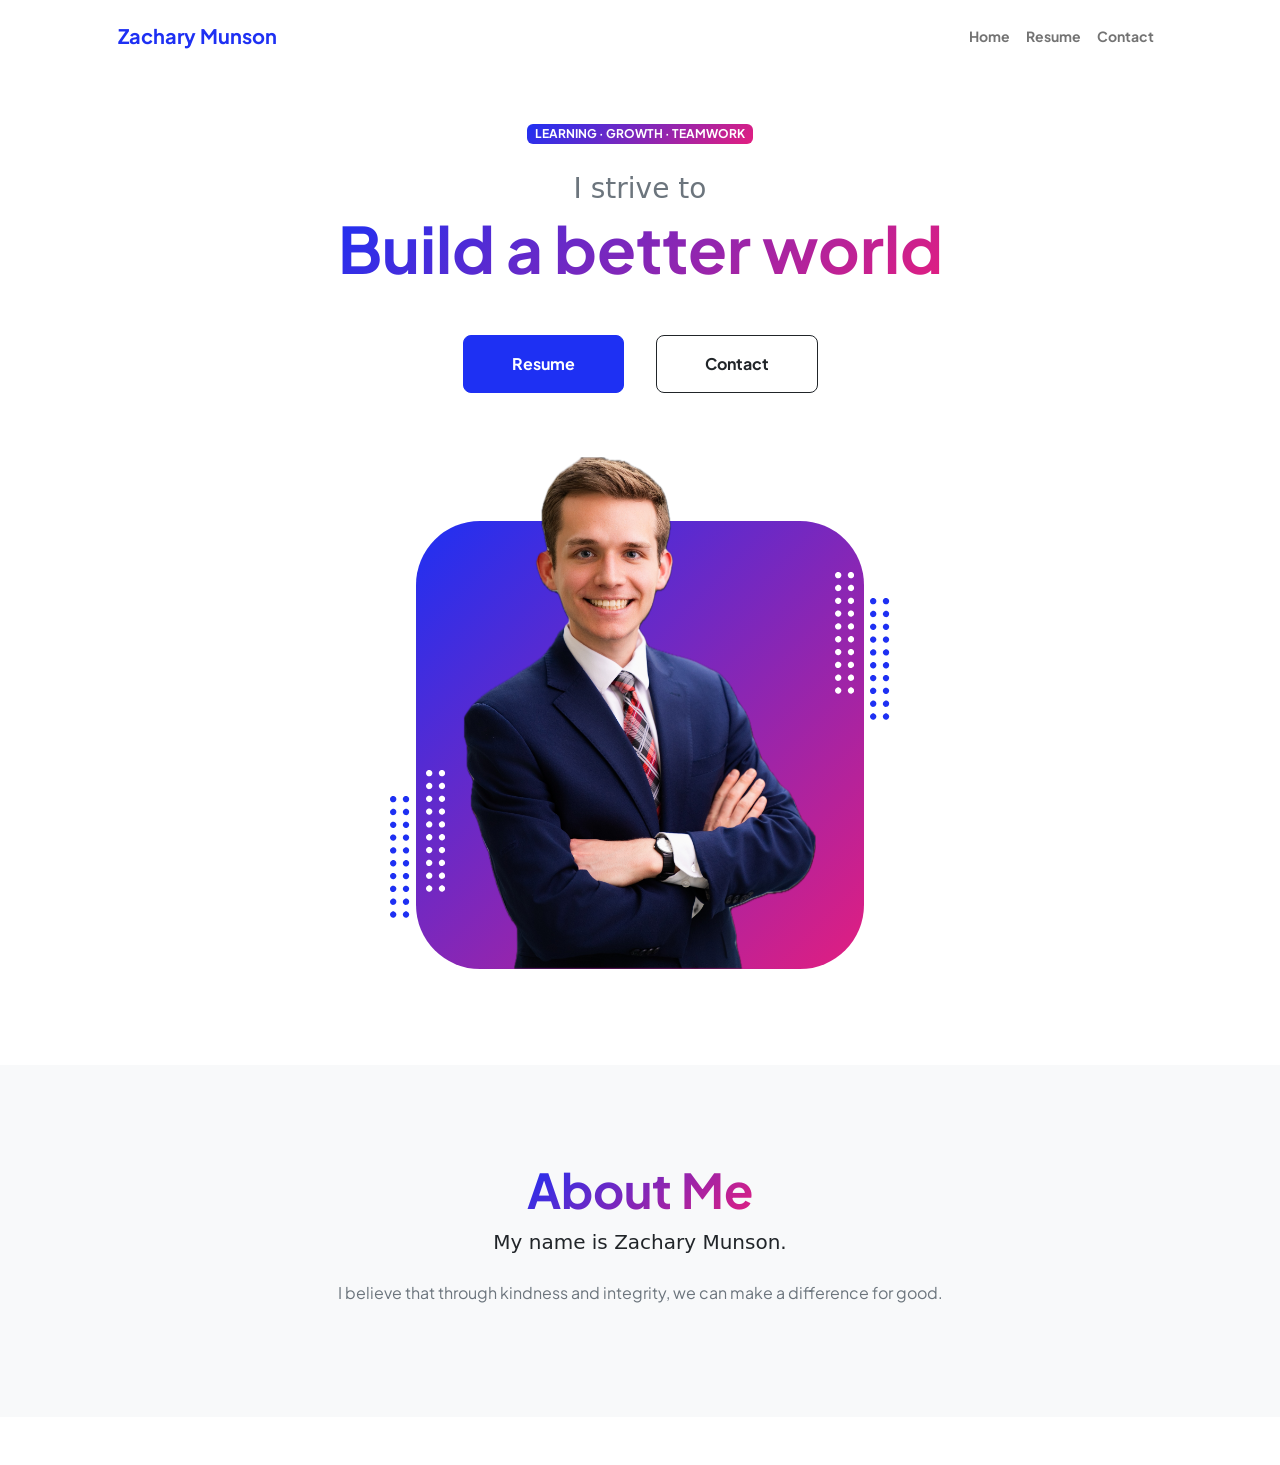
==== index.html @ 7f5739a6 "Add files via upload" ====
<!DOCTYPE html>
<html lang="en">
    <head>
        <meta charset="utf-8" />
        <meta name="viewport" content="width=device-width, initial-scale=1, shrink-to-fit=no" />
        <meta name="description" content="Website Project for information systems course" />
        <meta name="author" content="Zachary Munson, using Bootstrap theme" />
        <title>Zachary Munson</title>
        <!-- Favicon-->
        <link rel="icon" type="image/x-icon" href="assets/favicon.ico" />
        <!-- Custom Google font-->
        <link rel="preconnect" href="https://fonts.googleapis.com" />
        <link rel="preconnect" href="https://fonts.gstatic.com" crossorigin />
        <link href="https://fonts.googleapis.com/css2?family=Plus+Jakarta+Sans:wght@100;200;300;400;500;600;700;800;900&amp;display=swap" rel="stylesheet" />
        <!-- Bootstrap icons-->
        <link href="https://cdn.jsdelivr.net/npm/bootstrap-icons@1.8.1/font/bootstrap-icons.css" rel="stylesheet" />
        <!-- Core theme CSS (includes Bootstrap)-->
        <link href="css/styles.css" rel="stylesheet" />
        <!-- Custom CSS I added -->
        <link href="css/mystyles.css" rel="stylesheet" />

    </head>
    <body class="d-flex flex-column h-100">
        <main class="flex-shrink-0">
            <!-- Navigation-->
            <nav class="navbar navbar-expand-lg navbar-light bg-white py-3">
                <div class="container px-5">
                    <a class="navbar-brand" href="index.html"><span class="fw-bolder text-primary">Zachary Munson</span></a>
                    <button class="navbar-toggler" type="button" data-bs-toggle="collapse" data-bs-target="#navbarSupportedContent" aria-controls="navbarSupportedContent" aria-expanded="false" aria-label="Toggle navigation"><span class="navbar-toggler-icon"></span></button>
                    <div class="collapse navbar-collapse" id="navbarSupportedContent">
                        <ul class="navbar-nav ms-auto mb-2 mb-lg-0 small fw-bolder">
                            <li class="nav-item"><a class="nav-link" href="index.html">Home</a></li>
                            <li class="nav-item"><a class="nav-link" href="resume.html">Resume</a></li>
                            <!-- <li class="nav-item"><a class="nav-link" href="interests.html">Interests</a></li> -->
                            <li class="nav-item"><a class="nav-link" href="contact.html">Contact</a></li>
                        </ul>
                    </div>
                </div>
            </nav>
            <!-- Header-->
            <header class="py-5">
                <div class="container px-5 pb-5">
                    <div class="row gx-5 align-items-center">
                        <div class="col-xxl-5">
                            <!-- Header text content-->
                            <div class="text-center text-xxl-start">
                                <div class="badge bg-gradient-primary-to-secondary text-white mb-4"><div class="text-uppercase">Learning &middot; Growth &middot; Teamwork</div></div>
                                <div class="fs-3 fw-light text-muted subtitle-text">I strive to</div>
                                <h1 class="display-3 fw-bolder mb-5"><span class="text-gradient d-inline">Build a better world</span></h1>
                                <div class="d-grid gap-3 d-sm-flex justify-content-sm-center justify-content-xxl-start mb-3">
                                    <a class="btn btn-primary btn-lg px-5 py-3 me-sm-3 fs-6 fw-bolder" href="resume.html">Resume</a>
                                    <a class="btn btn-outline-dark btn-lg px-5 py-3 fs-6 fw-bolder" href="contact.html">Contact</a>
                                </div>
                            </div>
                        </div>
                        <div class="col-xxl-7">
                            <!-- Header profile picture-->
                            <div class="d-flex justify-content-center mt-5 mt-xxl-0">
                                <div class="profile bg-gradient-primary-to-secondary">
                                    <!-- TIP: For best results, use a photo with a transparent background like the demo example below-->
                                    <!-- Watch a tutorial on how to do this on YouTube (link)-->
                                    <img class="profile-img" src="assets/MarriottPhotoCropped.png" alt="..." />
                                    <div class="dots-1">
                                        <!-- SVG Dots-->
                                        <svg version="1.1" xmlns="http://www.w3.org/2000/svg" xmlns:xlink="http://www.w3.org/1999/xlink" x="0px" y="0px" viewBox="0 0 191.6 1215.4" style="enable-background: new 0 0 191.6 1215.4" xml:space="preserve">
                                            <g transform="translate(0.000000,1280.000000) scale(0.100000,-0.100000)">
                                                <path d="M227.7,12788.6c-105-35-200-141-222-248c-43-206,163-412,369-369c155,32,275,190,260,339c-11,105-90,213-190,262        C383.7,12801.6,289.7,12808.6,227.7,12788.6z"></path>
                                                <path d="M1507.7,12788.6c-151-50-253-216-222-362c25-119,136-230,254-255c194-41,395,142,375,339c-11,105-90,213-190,262        C1663.7,12801.6,1569.7,12808.6,1507.7,12788.6z"></path>
                                                <path d="M227.7,11508.6c-105-35-200-141-222-248c-43-206,163-412,369-369c155,32,275,190,260,339c-11,105-90,213-190,262        C383.7,11521.6,289.7,11528.6,227.7,11508.6z"></path>
                                                <path d="M1507.7,11508.6c-151-50-253-216-222-362c25-119,136-230,254-255c194-41,395,142,375,339c-11,105-90,213-190,262        C1663.7,11521.6,1569.7,11528.6,1507.7,11508.6z"></path>
                                                <path d="M227.7,10228.6c-105-35-200-141-222-248c-43-206,163-412,369-369c155,32,275,190,260,339c-11,105-90,213-190,262        C383.7,10241.6,289.7,10248.6,227.7,10228.6z"></path>
                                                <path d="M1507.7,10228.6c-105-35-200-141-222-248c-43-206,163-412,369-369c155,32,275,190,260,339c-11,105-90,213-190,262        C1663.7,10241.6,1569.7,10248.6,1507.7,10228.6z"></path>
                                                <path d="M227.7,8948.6c-105-35-200-141-222-248c-43-206,163-412,369-369c155,32,275,190,260,339c-11,105-90,213-190,262        C383.7,8961.6,289.7,8968.6,227.7,8948.6z"></path>
                                                <path d="M1507.7,8948.6c-105-35-200-141-222-248c-43-206,163-412,369-369c155,32,275,190,260,339c-11,105-90,213-190,262        C1663.7,8961.6,1569.7,8968.6,1507.7,8948.6z"></path>
                                                <path d="M227.7,7668.6c-105-35-200-141-222-248c-43-206,163-412,369-369c155,32,275,190,260,339c-11,105-90,213-190,262        C383.7,7681.6,289.7,7688.6,227.7,7668.6z"></path>
                                                <path d="M1507.7,7668.6c-105-35-200-141-222-248c-43-206,163-412,369-369c155,32,275,190,260,339c-11,105-90,213-190,262        C1663.7,7681.6,1569.7,7688.6,1507.7,7668.6z"></path>
                                                <path d="M227.7,6388.6c-105-35-200-141-222-248c-43-206,163-412,369-369c155,32,275,190,260,339c-11,105-90,213-190,262        C383.7,6401.6,289.7,6408.6,227.7,6388.6z"></path>
                                                <path d="M1507.7,6388.6c-105-35-200-141-222-248c-43-206,163-412,369-369c155,32,275,190,260,339c-11,105-90,213-190,262        C1663.7,6401.6,1569.7,6408.6,1507.7,6388.6z"></path>
                                                <path d="M227.7,5108.6c-105-35-200-141-222-248c-43-206,163-412,369-369c155,32,275,190,260,339c-11,105-90,213-190,262        C383.7,5121.6,289.7,5128.6,227.7,5108.6z"></path>
                                                <path d="M1507.7,5108.6c-105-35-200-141-222-248c-43-206,163-412,369-369c155,32,275,190,260,339c-11,105-90,213-190,262        C1663.7,5121.6,1569.7,5128.6,1507.7,5108.6z"></path>
                                                <path d="M227.7,3828.6c-105-35-200-141-222-248c-43-206,163-412,369-369c155,32,275,190,260,339c-11,105-90,213-190,262        C383.7,3841.6,289.7,3848.6,227.7,3828.6z"></path>
                                                <path d="M1507.7,3828.6c-105-35-200-141-222-248c-43-206,163-412,369-369c155,32,275,190,260,339c-11,105-90,213-190,262        C1663.7,3841.6,1569.7,3848.6,1507.7,3828.6z"></path>
                                                <path d="M227.7,2548.6c-105-35-200-141-222-248c-43-206,163-412,369-369c155,32,275,190,260,339c-11,105-90,213-190,262        C383.7,2561.6,289.7,2568.6,227.7,2548.6z"></path>
                                                <path d="M1507.7,2548.6c-105-35-200-141-222-248c-43-206,163-412,369-369c155,32,275,190,260,339c-11,105-90,213-190,262        C1663.7,2561.6,1569.7,2568.6,1507.7,2548.6z"></path>
                                                <path d="M227.7,1268.6c-105-35-200-141-222-248c-43-206,163-412,369-369c155,32,275,190,260,339c-11,105-90,213-190,262        C383.7,1281.6,289.7,1288.6,227.7,1268.6z"></path>
                                                <path d="M1507.7,1268.6c-105-35-200-141-222-248c-43-206,163-412,369-369c155,32,275,190,260,339c-11,105-90,213-190,262        C1663.7,1281.6,1569.7,1288.6,1507.7,1268.6z"></path>
                                            </g>
                                        </svg>
                                        <!-- END of SVG dots-->
                                    </div>
                                    <div class="dots-2">
                                        <!-- SVG Dots-->
                                        <svg version="1.1" xmlns="http://www.w3.org/2000/svg" xmlns:xlink="http://www.w3.org/1999/xlink" x="0px" y="0px" viewBox="0 0 191.6 1215.4" style="enable-background: new 0 0 191.6 1215.4" xml:space="preserve">
                                            <g transform="translate(0.000000,1280.000000) scale(0.100000,-0.100000)">
                                                <path d="M227.7,12788.6c-105-35-200-141-222-248c-43-206,163-412,369-369c155,32,275,190,260,339c-11,105-90,213-190,262        C383.7,12801.6,289.7,12808.6,227.7,12788.6z"></path>
                                                <path d="M1507.7,12788.6c-151-50-253-216-222-362c25-119,136-230,254-255c194-41,395,142,375,339c-11,105-90,213-190,262        C1663.7,12801.6,1569.7,12808.6,1507.7,12788.6z"></path>
                                                <path d="M227.7,11508.6c-105-35-200-141-222-248c-43-206,163-412,369-369c155,32,275,190,260,339c-11,105-90,213-190,262        C383.7,11521.6,289.7,11528.6,227.7,11508.6z"></path>
                                                <path d="M1507.7,11508.6c-151-50-253-216-222-362c25-119,136-230,254-255c194-41,395,142,375,339c-11,105-90,213-190,262        C1663.7,11521.6,1569.7,11528.6,1507.7,11508.6z"></path>
                                                <path d="M227.7,10228.6c-105-35-200-141-222-248c-43-206,163-412,369-369c155,32,275,190,260,339c-11,105-90,213-190,262        C383.7,10241.6,289.7,10248.6,227.7,10228.6z"></path>
                                                <path d="M1507.7,10228.6c-105-35-200-141-222-248c-43-206,163-412,369-369c155,32,275,190,260,339c-11,105-90,213-190,262        C1663.7,10241.6,1569.7,10248.6,1507.7,10228.6z"></path>
                                                <path d="M227.7,8948.6c-105-35-200-141-222-248c-43-206,163-412,369-369c155,32,275,190,260,339c-11,105-90,213-190,262        C383.7,8961.6,289.7,8968.6,227.7,8948.6z"></path>
                                                <path d="M1507.7,8948.6c-105-35-200-141-222-248c-43-206,163-412,369-369c155,32,275,190,260,339c-11,105-90,213-190,262        C1663.7,8961.6,1569.7,8968.6,1507.7,8948.6z"></path>
                                                <path d="M227.7,7668.6c-105-35-200-141-222-248c-43-206,163-412,369-369c155,32,275,190,260,339c-11,105-90,213-190,262        C383.7,7681.6,289.7,7688.6,227.7,7668.6z"></path>
                                                <path d="M1507.7,7668.6c-105-35-200-141-222-248c-43-206,163-412,369-369c155,32,275,190,260,339c-11,105-90,213-190,262        C1663.7,7681.6,1569.7,7688.6,1507.7,7668.6z"></path>
                                                <path d="M227.7,6388.6c-105-35-200-141-222-248c-43-206,163-412,369-369c155,32,275,190,260,339c-11,105-90,213-190,262        C383.7,6401.6,289.7,6408.6,227.7,6388.6z"></path>
                                                <path d="M1507.7,6388.6c-105-35-200-141-222-248c-43-206,163-412,369-369c155,32,275,190,260,339c-11,105-90,213-190,262        C1663.7,6401.6,1569.7,6408.6,1507.7,6388.6z"></path>
                                                <path d="M227.7,5108.6c-105-35-200-141-222-248c-43-206,163-412,369-369c155,32,275,190,260,339c-11,105-90,213-190,262        C383.7,5121.6,289.7,5128.6,227.7,5108.6z"></path>
                                                <path d="M1507.7,5108.6c-105-35-200-141-222-248c-43-206,163-412,369-369c155,32,275,190,260,339c-11,105-90,213-190,262        C1663.7,5121.6,1569.7,5128.6,1507.7,5108.6z"></path>
                                                <path d="M227.7,3828.6c-105-35-200-141-222-248c-43-206,163-412,369-369c155,32,275,190,260,339c-11,105-90,213-190,262        C383.7,3841.6,289.7,3848.6,227.7,3828.6z"></path>
                                                <path d="M1507.7,3828.6c-105-35-200-141-222-248c-43-206,163-412,369-369c155,32,275,190,260,339c-11,105-90,213-190,262        C1663.7,3841.6,1569.7,3848.6,1507.7,3828.6z"></path>
                                                <path d="M227.7,2548.6c-105-35-200-141-222-248c-43-206,163-412,369-369c155,32,275,190,260,339c-11,105-90,213-190,262        C383.7,2561.6,289.7,2568.6,227.7,2548.6z"></path>
                                                <path d="M1507.7,2548.6c-105-35-200-141-222-248c-43-206,163-412,369-369c155,32,275,190,260,339c-11,105-90,213-190,262        C1663.7,2561.6,1569.7,2568.6,1507.7,2548.6z"></path>
                                                <path d="M227.7,1268.6c-105-35-200-141-222-248c-43-206,163-412,369-369c155,32,275,190,260,339c-11,105-90,213-190,262        C383.7,1281.6,289.7,1288.6,227.7,1268.6z"></path>
                                                <path d="M1507.7,1268.6c-105-35-200-141-222-248c-43-206,163-412,369-369c155,32,275,190,260,339c-11,105-90,213-190,262        C1663.7,1281.6,1569.7,1288.6,1507.7,1268.6z"></path>
                                            </g>
                                        </svg>
                                        <!-- END of SVG dots-->
                                    </div>
                                    <div class="dots-3">
                                        <!-- SVG Dots-->
                                        <svg version="1.1" xmlns="http://www.w3.org/2000/svg" xmlns:xlink="http://www.w3.org/1999/xlink" x="0px" y="0px" viewBox="0 0 191.6 1215.4" style="enable-background: new 0 0 191.6 1215.4" xml:space="preserve">
                                            <g transform="translate(0.000000,1280.000000) scale(0.100000,-0.100000)">
                                                <path d="M227.7,12788.6c-105-35-200-141-222-248c-43-206,163-412,369-369c155,32,275,190,260,339c-11,105-90,213-190,262        C383.7,12801.6,289.7,12808.6,227.7,12788.6z"></path>
                                                <path d="M1507.7,12788.6c-151-50-253-216-222-362c25-119,136-230,254-255c194-41,395,142,375,339c-11,105-90,213-190,262        C1663.7,12801.6,1569.7,12808.6,1507.7,12788.6z"></path>
                                                <path d="M227.7,11508.6c-105-35-200-141-222-248c-43-206,163-412,369-369c155,32,275,190,260,339c-11,105-90,213-190,262        C383.7,11521.6,289.7,11528.6,227.7,11508.6z"></path>
                                                <path d="M1507.7,11508.6c-151-50-253-216-222-362c25-119,136-230,254-255c194-41,395,142,375,339c-11,105-90,213-190,262        C1663.7,11521.6,1569.7,11528.6,1507.7,11508.6z"></path>
                                                <path d="M227.7,10228.6c-105-35-200-141-222-248c-43-206,163-412,369-369c155,32,275,190,260,339c-11,105-90,213-190,262        C383.7,10241.6,289.7,10248.6,227.7,10228.6z"></path>
                                                <path d="M1507.7,10228.6c-105-35-200-141-222-248c-43-206,163-412,369-369c155,32,275,190,260,339c-11,105-90,213-190,262        C1663.7,10241.6,1569.7,10248.6,1507.7,10228.6z"></path>
                                                <path d="M227.7,8948.6c-105-35-200-141-222-248c-43-206,163-412,369-369c155,32,275,190,260,339c-11,105-90,213-190,262        C383.7,8961.6,289.7,8968.6,227.7,8948.6z"></path>
                                                <path d="M1507.7,8948.6c-105-35-200-141-222-248c-43-206,163-412,369-369c155,32,275,190,260,339c-11,105-90,213-190,262        C1663.7,8961.6,1569.7,8968.6,1507.7,8948.6z"></path>
                                                <path d="M227.7,7668.6c-105-35-200-141-222-248c-43-206,163-412,369-369c155,32,275,190,260,339c-11,105-90,213-190,262        C383.7,7681.6,289.7,7688.6,227.7,7668.6z"></path>
                                                <path d="M1507.7,7668.6c-105-35-200-141-222-248c-43-206,163-412,369-369c155,32,275,190,260,339c-11,105-90,213-190,262        C1663.7,7681.6,1569.7,7688.6,1507.7,7668.6z"></path>
                                                <path d="M227.7,6388.6c-105-35-200-141-222-248c-43-206,163-412,369-369c155,32,275,190,260,339c-11,105-90,213-190,262        C383.7,6401.6,289.7,6408.6,227.7,6388.6z"></path>
                                                <path d="M1507.7,6388.6c-105-35-200-141-222-248c-43-206,163-412,369-369c155,32,275,190,260,339c-11,105-90,213-190,262        C1663.7,6401.6,1569.7,6408.6,1507.7,6388.6z"></path>
                                                <path d="M227.7,5108.6c-105-35-200-141-222-248c-43-206,163-412,369-369c155,32,275,190,260,339c-11,105-90,213-190,262        C383.7,5121.6,289.7,5128.6,227.7,5108.6z"></path>
                                                <path d="M1507.7,5108.6c-105-35-200-141-222-248c-43-206,163-412,369-369c155,32,275,190,260,339c-11,105-90,213-190,262        C1663.7,5121.6,1569.7,5128.6,1507.7,5108.6z"></path>
                                                <path d="M227.7,3828.6c-105-35-200-141-222-248c-43-206,163-412,369-369c155,32,275,190,260,339c-11,105-90,213-190,262        C383.7,3841.6,289.7,3848.6,227.7,3828.6z"></path>
                                                <path d="M1507.7,3828.6c-105-35-200-141-222-248c-43-206,163-412,369-369c155,32,275,190,260,339c-11,105-90,213-190,262        C1663.7,3841.6,1569.7,3848.6,1507.7,3828.6z"></path>
                                                <path d="M227.7,2548.6c-105-35-200-141-222-248c-43-206,163-412,369-369c155,32,275,190,260,339c-11,105-90,213-190,262        C383.7,2561.6,289.7,2568.6,227.7,2548.6z"></path>
                                                <path d="M1507.7,2548.6c-105-35-200-141-222-248c-43-206,163-412,369-369c155,32,275,190,260,339c-11,105-90,213-190,262        C1663.7,2561.6,1569.7,2568.6,1507.7,2548.6z"></path>
                                                <path d="M227.7,1268.6c-105-35-200-141-222-248c-43-206,163-412,369-369c155,32,275,190,260,339c-11,105-90,213-190,262        C383.7,1281.6,289.7,1288.6,227.7,1268.6z"></path>
                                                <path d="M1507.7,1268.6c-105-35-200-141-222-248c-43-206,163-412,369-369c155,32,275,190,260,339c-11,105-90,213-190,262        C1663.7,1281.6,1569.7,1288.6,1507.7,1268.6z"></path>
                                            </g>
                                        </svg>
                                        <!-- END of SVG dots-->
                                    </div>
                                    <div class="dots-4">
                                        <!-- SVG Dots-->
                                        <svg version="1.1" xmlns="http://www.w3.org/2000/svg" xmlns:xlink="http://www.w3.org/1999/xlink" x="0px" y="0px" viewBox="0 0 191.6 1215.4" style="enable-background: new 0 0 191.6 1215.4" xml:space="preserve">
                                            <g transform="translate(0.000000,1280.000000) scale(0.100000,-0.100000)">
                                                <path d="M227.7,12788.6c-105-35-200-141-222-248c-43-206,163-412,369-369c155,32,275,190,260,339c-11,105-90,213-190,262        C383.7,12801.6,289.7,12808.6,227.7,12788.6z"></path>
                                                <path d="M1507.7,12788.6c-151-50-253-216-222-362c25-119,136-230,254-255c194-41,395,142,375,339c-11,105-90,213-190,262        C1663.7,12801.6,1569.7,12808.6,1507.7,12788.6z"></path>
                                                <path d="M227.7,11508.6c-105-35-200-141-222-248c-43-206,163-412,369-369c155,32,275,190,260,339c-11,105-90,213-190,262        C383.7,11521.6,289.7,11528.6,227.7,11508.6z"></path>
                                                <path d="M1507.7,11508.6c-151-50-253-216-222-362c25-119,136-230,254-255c194-41,395,142,375,339c-11,105-90,213-190,262        C1663.7,11521.6,1569.7,11528.6,1507.7,11508.6z"></path>
                                                <path d="M227.7,10228.6c-105-35-200-141-222-248c-43-206,163-412,369-369c155,32,275,190,260,339c-11,105-90,213-190,262        C383.7,10241.6,289.7,10248.6,227.7,10228.6z"></path>
                                                <path d="M1507.7,10228.6c-105-35-200-141-222-248c-43-206,163-412,369-369c155,32,275,190,260,339c-11,105-90,213-190,262        C1663.7,10241.6,1569.7,10248.6,1507.7,10228.6z"></path>
                                                <path d="M227.7,8948.6c-105-35-200-141-222-248c-43-206,163-412,369-369c155,32,275,190,260,339c-11,105-90,213-190,262        C383.7,8961.6,289.7,8968.6,227.7,8948.6z"></path>
                                                <path d="M1507.7,8948.6c-105-35-200-141-222-248c-43-206,163-412,369-369c155,32,275,190,260,339c-11,105-90,213-190,262        C1663.7,8961.6,1569.7,8968.6,1507.7,8948.6z"></path>
                                                <path d="M227.7,7668.6c-105-35-200-141-222-248c-43-206,163-412,369-369c155,32,275,190,260,339c-11,105-90,213-190,262        C383.7,7681.6,289.7,7688.6,227.7,7668.6z"></path>
                                                <path d="M1507.7,7668.6c-105-35-200-141-222-248c-43-206,163-412,369-369c155,32,275,190,260,339c-11,105-90,213-190,262        C1663.7,7681.6,1569.7,7688.6,1507.7,7668.6z"></path>
                                                <path d="M227.7,6388.6c-105-35-200-141-222-248c-43-206,163-412,369-369c155,32,275,190,260,339c-11,105-90,213-190,262        C383.7,6401.6,289.7,6408.6,227.7,6388.6z"></path>
                                                <path d="M1507.7,6388.6c-105-35-200-141-222-248c-43-206,163-412,369-369c155,32,275,190,260,339c-11,105-90,213-190,262        C1663.7,6401.6,1569.7,6408.6,1507.7,6388.6z"></path>
                                                <path d="M227.7,5108.6c-105-35-200-141-222-248c-43-206,163-412,369-369c155,32,275,190,260,339c-11,105-90,213-190,262        C383.7,5121.6,289.7,5128.6,227.7,5108.6z"></path>
                                                <path d="M1507.7,5108.6c-105-35-200-141-222-248c-43-206,163-412,369-369c155,32,275,190,260,339c-11,105-90,213-190,262        C1663.7,5121.6,1569.7,5128.6,1507.7,5108.6z"></path>
                                                <path d="M227.7,3828.6c-105-35-200-141-222-248c-43-206,163-412,369-369c155,32,275,190,260,339c-11,105-90,213-190,262        C383.7,3841.6,289.7,3848.6,227.7,3828.6z"></path>
                                                <path d="M1507.7,3828.6c-105-35-200-141-222-248c-43-206,163-412,369-369c155,32,275,190,260,339c-11,105-90,213-190,262        C1663.7,3841.6,1569.7,3848.6,1507.7,3828.6z"></path>
                                                <path d="M227.7,2548.6c-105-35-200-141-222-248c-43-206,163-412,369-369c155,32,275,190,260,339c-11,105-90,213-190,262        C383.7,2561.6,289.7,2568.6,227.7,2548.6z"></path>
                                                <path d="M1507.7,2548.6c-105-35-200-141-222-248c-43-206,163-412,369-369c155,32,275,190,260,339c-11,105-90,213-190,262        C1663.7,2561.6,1569.7,2568.6,1507.7,2548.6z"></path>
                                                <path d="M227.7,1268.6c-105-35-200-141-222-248c-43-206,163-412,369-369c155,32,275,190,260,339c-11,105-90,213-190,262        C383.7,1281.6,289.7,1288.6,227.7,1268.6z"></path>
                                                <path d="M1507.7,1268.6c-105-35-200-141-222-248c-43-206,163-412,369-369c155,32,275,190,260,339c-11,105-90,213-190,262        C1663.7,1281.6,1569.7,1288.6,1507.7,1268.6z"></path>
                                            </g>
                                        </svg>
                                        <!-- END of SVG dots-->
                                    </div>
                                </div>
                            </div>
                        </div>
                    </div>
                </div>
            </header>
            <!-- About Section-->
            <section class="bg-light py-5">
                <div class="container px-5">
                    <div class="row gx-5 justify-content-center">
                        <div class="col-xxl-8">
                            <div class="text-center my-5">
                                <h2 class="display-5 fw-bolder"><span class="text-gradient d-inline">About Me</span></h2>
                                <p class="lead fw-light mb-4 subtitle-text">My name is Zachary Munson.</p>
                                <p class="text-muted blackfont">I believe that through kindness and integrity, we can make a difference for good.</p>
                                <div class="d-flex justify-content-center fs-2 gap-4">
                                </div>
                            </div>
                        </div>
                    </div>
                </div>
            </section>
        </main>
        <!-- Footer-->
        <footer class="bg-white py-4 mt-auto">
            <div class="container px-5">
                <div class="row align-items-center justify-content-between flex-column flex-sm-row">
                    <!-- <div class="col-auto"><div class="small m-0">Copyright &copy; Your Website 2023</div></div>
                    <div class="col-auto"> -->
                        <!-- <a class="small" href="#!">Privacy</a>
                        <span class="mx-1">&middot;</span>
                        <a class="small" href="#!">Terms</a>
                        <span class="mx-1">&middot;</span>
                        <a class="small" href="#!">Contact</a> -->
                    </div>
                </div>
            </div>
        </footer>
        <!-- Bootstrap core JS-->
        <script src="https://cdn.jsdelivr.net/npm/bootstrap@5.2.3/dist/js/bootstrap.bundle.min.js"></script>
        <!-- Core theme JS-->
        <script src="js/scripts.js"></script>
    </body>
</html>
---- css/mystyles.css ----
.skills {
    font-family: system-ui, -apple-system, BlinkMacSystemFont, 'Segoe UI', Roboto, Oxygen, Ubuntu, Cantarell, 'Open Sans', 'Helvetica Neue', sans-serif;
    font-style: italic;
}

.subtitle-text{
    font-family: system-ui, -apple-system, BlinkMacSystemFont, 'Segoe UI', Roboto, Oxygen, Ubuntu, Cantarell, 'Open Sans', 'Helvetica Neue', sans-serif;
    /* font-style: italic; */
}

.headerstyle{
    /* text-align: center; */
    border-top: 0px;
    border-bottom: 10px;
    border-left: 0px;
    border-right: 0px;
}

.leftstyle{
border-top: 14px;
border-bottom: 0px;
border-left: 0px;
margin: 2px;
border-color: black;
}
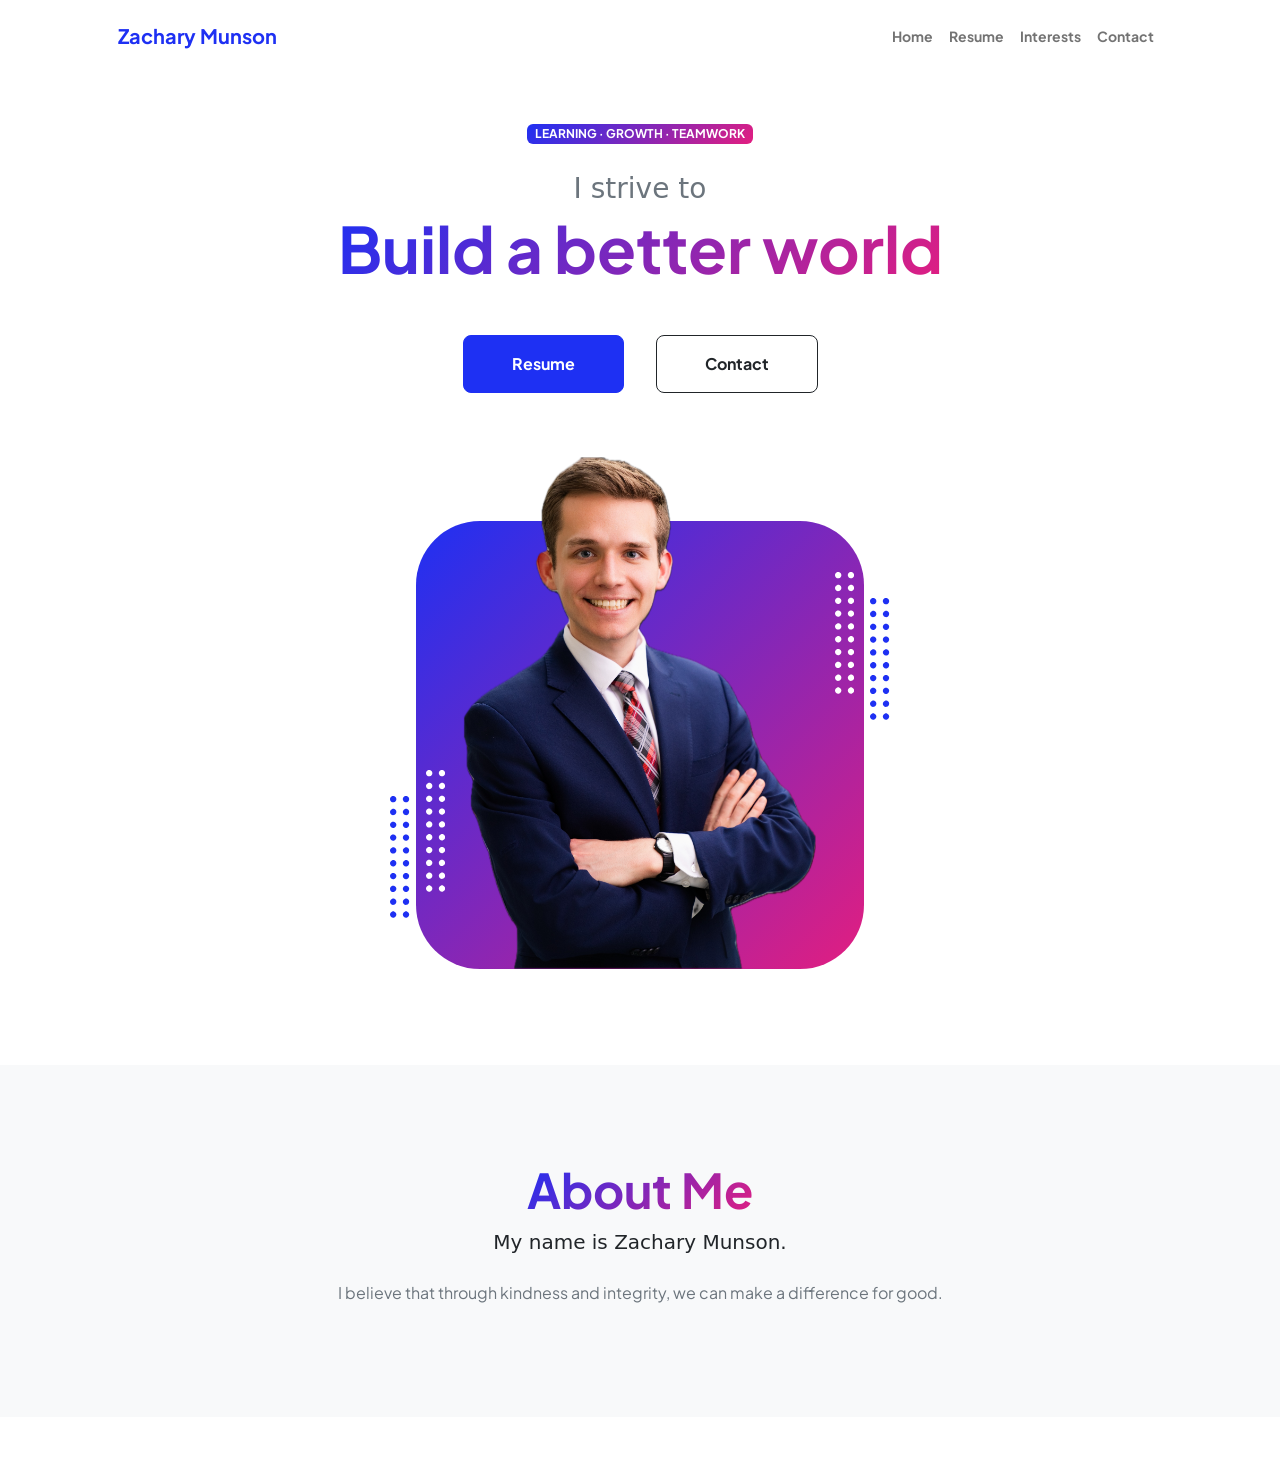
==== commit da0ba83f: "Add files via upload" ====
--- a/index.html
+++ b/index.html
@@ -31,7 +31,7 @@
                         <ul class="navbar-nav ms-auto mb-2 mb-lg-0 small fw-bolder">
                             <li class="nav-item"><a class="nav-link" href="index.html">Home</a></li>
                             <li class="nav-item"><a class="nav-link" href="resume.html">Resume</a></li>
-                            <!-- <li class="nav-item"><a class="nav-link" href="interests.html">Interests</a></li> -->
+                            <li class="nav-item"><a class="nav-link" href="interests.html">Interests</a></li>
                             <li class="nav-item"><a class="nav-link" href="contact.html">Contact</a></li>
                         </ul>
                     </div>
--- a/css/mystyles.css
+++ b/css/mystyles.css
@@ -7,19 +7,3 @@
     font-family: system-ui, -apple-system, BlinkMacSystemFont, 'Segoe UI', Roboto, Oxygen, Ubuntu, Cantarell, 'Open Sans', 'Helvetica Neue', sans-serif;
     /* font-style: italic; */
 }
-
-.headerstyle{
-    /* text-align: center; */
-    border-top: 0px;
-    border-bottom: 10px;
-    border-left: 0px;
-    border-right: 0px;
-}
-
-.leftstyle{
-border-top: 14px;
-border-bottom: 0px;
-border-left: 0px;
-margin: 2px;
-border-color: black;
-}
